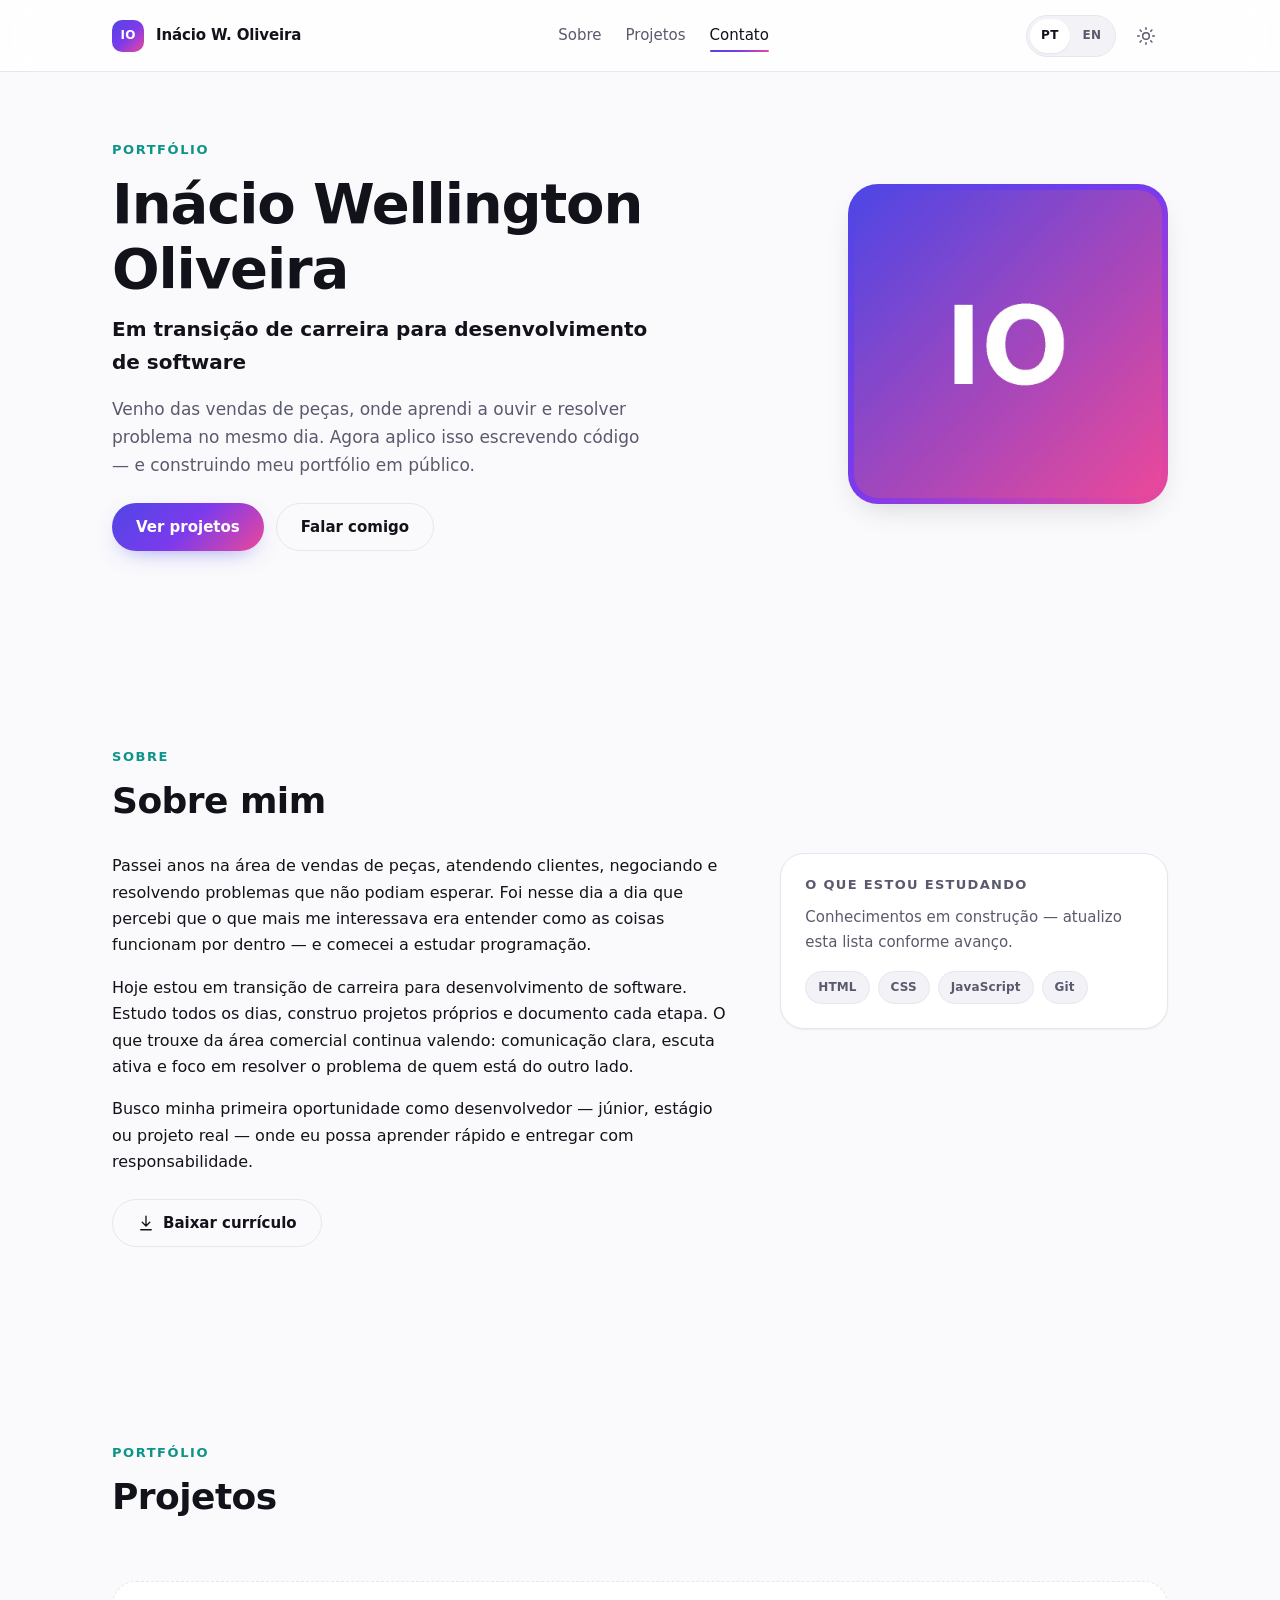
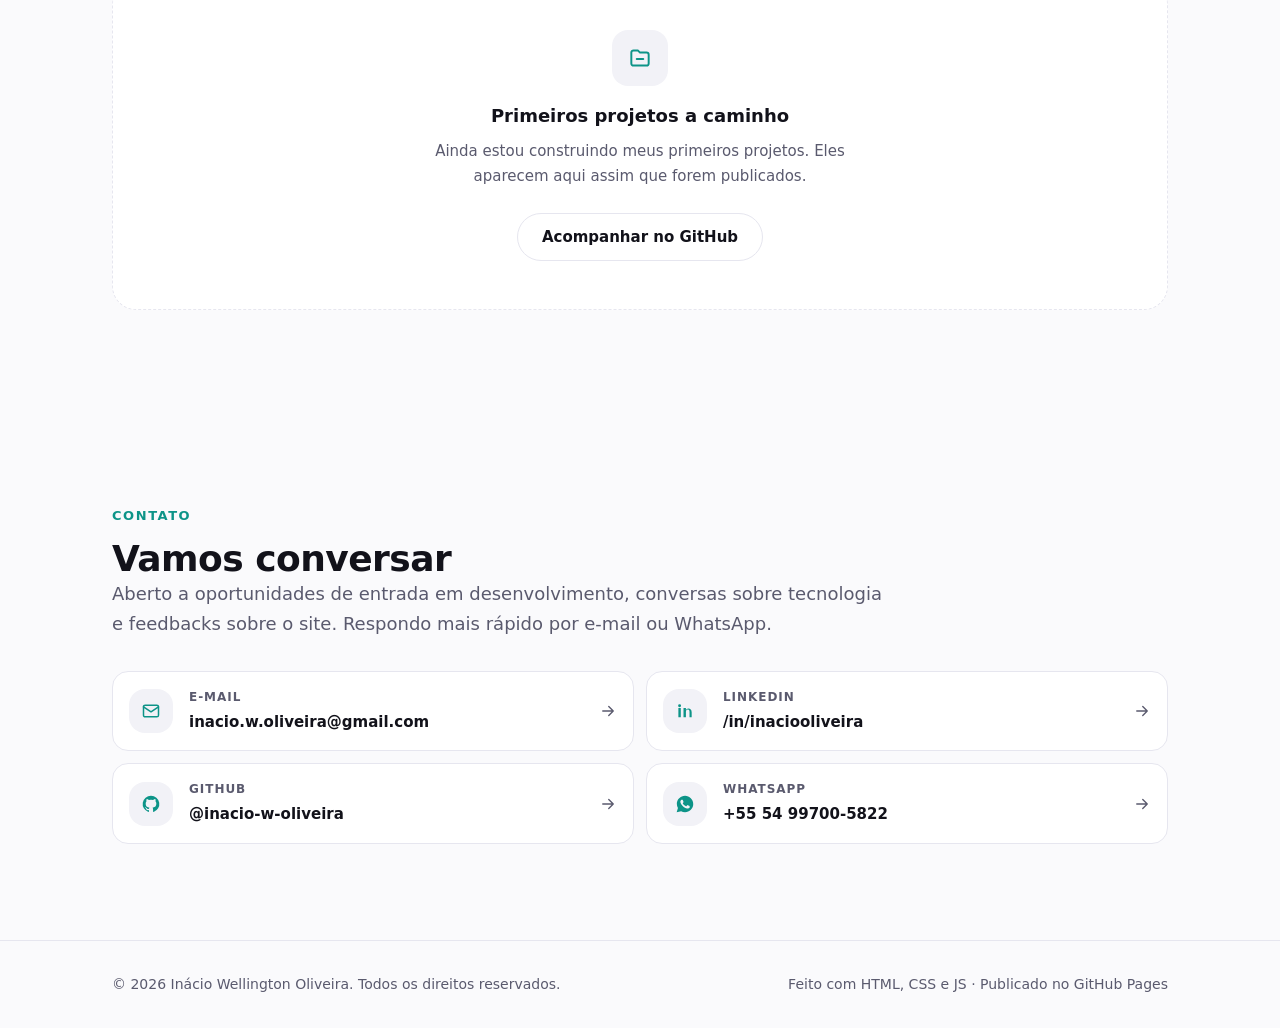
==== index.html @ 9a7c52d2 "feat: publica versao inicial do portfolio" ====
<!doctype html>
<html lang="pt-BR" data-theme="light">
<head>
  <meta charset="utf-8">
  <meta name="viewport" content="width=device-width, initial-scale=1">

  <title>Inácio Wellington Oliveira — Portfólio</title>
  <meta name="description" content="Portfólio de Inácio Wellington Oliveira, em transição de carreira das vendas de peças para o desenvolvimento de software. Projetos, trajetória e contato.">
  <meta name="author" content="Inácio Wellington Oliveira">
  <link rel="canonical" href="https://inacio-w-oliveira.github.io/pagina-pessoal/">

  <meta property="og:type" content="website">
  <meta property="og:locale" content="pt_BR">
  <meta property="og:site_name" content="Inácio Wellington Oliveira">
  <meta property="og:title" content="Inácio Wellington Oliveira — Portfólio">
  <meta property="og:description" content="Em transição das vendas de peças para o desenvolvimento de software. Projetos, trajetória e contato.">
  <meta property="og:url" content="https://inacio-w-oliveira.github.io/pagina-pessoal/">
  <meta property="og:image" content="https://inacio-w-oliveira.github.io/pagina-pessoal/assets/img/og-image.png">
  <meta property="og:image:width" content="1200">
  <meta property="og:image:height" content="630">
  <meta property="og:image:alt" content="Inácio Wellington Oliveira — em transição para desenvolvimento de software">

  <meta name="twitter:card" content="summary_large_image">
  <meta name="twitter:title" content="Inácio Wellington Oliveira — Portfólio">
  <meta name="twitter:description" content="Em transição das vendas de peças para o desenvolvimento de software. Projetos, trajetória e contato.">
  <meta name="twitter:image" content="https://inacio-w-oliveira.github.io/pagina-pessoal/assets/img/og-image.png">

  <link rel="icon" href="./assets/img/favicon.svg" type="image/svg+xml">
  <link rel="apple-touch-icon" href="./assets/img/favicon.svg">

  <script type="application/ld+json">
  {
    "@context": "https://schema.org",
    "@type": "Person",
    "name": "Inácio Wellington Oliveira",
    "url": "https://inacio-w-oliveira.github.io/pagina-pessoal/",
    "image": "https://inacio-w-oliveira.github.io/pagina-pessoal/assets/img/foto.jpg",
    "jobTitle": "Desenvolvedor de software (em transição de carreira)",
    "description": "Profissional em transição das vendas de peças para o desenvolvimento de software.",
    "sameAs": [
      "https://www.linkedin.com/in/inaciooliveira",
      "https://github.com/inacio-w-oliveira"
    ]
  }
  </script>

  <script>
    (function () {
      try {
        var t = localStorage.getItem('iwo.theme');
        if (!t) t = matchMedia('(prefers-color-scheme: dark)').matches ? 'dark' : 'light';
        document.documentElement.dataset.theme = t;
        document.documentElement.style.colorScheme = t;
      } catch (e) {}
    })();
  </script>

  <link rel="stylesheet" href="./assets/css/styles.css">
</head>
<body>
  <a class="skip-link" href="#main" data-i18n="a11y.skip">Ir para o conteúdo</a>

  <header class="site-header">
    <div class="container site-header__inner">
      <a class="brand" href="#top" aria-label="IO — Inácio W. Oliveira, página inicial" data-i18n-attr="aria-label:brand.label">
        <span class="brand__mark" aria-hidden="true">IO</span>
        <span>Inácio W. Oliveira</span>
      </a>

      <nav class="site-nav" id="site-nav" aria-label="Principal">
        <ul class="site-nav__list">
          <li><a class="site-nav__link" href="#sobre" data-i18n="nav.about">Sobre</a></li>
          <li><a class="site-nav__link" href="#projetos" data-i18n="nav.projects">Projetos</a></li>
          <li><a class="site-nav__link" href="#contato" data-i18n="nav.contact">Contato</a></li>
        </ul>
      </nav>

      <div class="header-actions">
        <div class="lang-switch" role="group" data-i18n-attr="aria-label:lang.label" aria-label="Idioma">
          <button class="lang-switch__btn" type="button" data-lang="pt" aria-pressed="true" aria-label="Português (PT)">PT</button>
          <button class="lang-switch__btn" type="button" data-lang="en" aria-pressed="false" aria-label="Inglês (EN)">EN</button>
        </div>

        <button class="icon-btn theme-toggle" type="button" aria-pressed="false" data-i18n-attr="aria-label:theme.toDark" aria-label="Ativar tema escuro">
          <svg class="icon-sun" viewBox="0 0 24 24" fill="none" stroke="currentColor" stroke-width="1.8" stroke-linecap="round" aria-hidden="true">
            <circle cx="12" cy="12" r="4"></circle>
            <path d="M12 2v2M12 20v2M4.9 4.9l1.4 1.4M17.7 17.7l1.4 1.4M2 12h2M20 12h2M4.9 19.1l1.4-1.4M17.7 6.3l1.4-1.4"></path>
          </svg>
          <svg class="icon-moon" viewBox="0 0 24 24" fill="none" stroke="currentColor" stroke-width="1.8" stroke-linecap="round" stroke-linejoin="round" aria-hidden="true">
            <path d="M21 12.8A9 9 0 1 1 11.2 3a7 7 0 0 0 9.8 9.8Z"></path>
          </svg>
        </button>

        <button class="icon-btn menu-toggle" type="button" aria-expanded="false" aria-controls="site-nav" data-i18n-attr="aria-label:nav.menu" aria-label="Abrir menu">
          <svg class="icon-menu" viewBox="0 0 24 24" fill="none" stroke="currentColor" stroke-width="1.8" stroke-linecap="round" aria-hidden="true">
            <path d="M4 7h16M4 12h16M4 17h16"></path>
          </svg>
          <svg class="icon-close" viewBox="0 0 24 24" fill="none" stroke="currentColor" stroke-width="1.8" stroke-linecap="round" aria-hidden="true">
            <path d="M6 6l12 12M18 6L6 18"></path>
          </svg>
        </button>
      </div>
    </div>
  </header>

  <main id="main">
    <!-- Hero -->
    <section id="top" class="hero" aria-labelledby="hero-title">
      <div class="container hero__inner">
        <div class="hero__content">
          <p class="eyebrow" data-i18n="hero.eyebrow">Portfólio</p>
          <h1 id="hero-title" class="hero__title" data-i18n="hero.title">Inácio Wellington Oliveira</h1>
          <p class="hero__subtitle" data-i18n="hero.subtitle">Em transição de carreira para desenvolvimento de software</p>
          <p class="hero__support" data-i18n="hero.support">Venho das vendas de peças, onde aprendi a ouvir e resolver problema no mesmo dia. Agora aplico isso escrevendo código — e construindo meu portfólio em público.</p>
          <div class="hero__actions">
            <a class="btn btn--primary" href="#projetos" data-i18n="hero.ctaPrimary">Ver projetos</a>
            <a class="btn btn--secondary" href="#contato" data-i18n="hero.ctaSecondary">Falar comigo</a>
          </div>
        </div>

        <div class="hero__media">
          <div class="hero__photo-frame">
            <img class="hero__photo" src="./assets/img/foto.jpg" width="800" height="800" alt="Retrato de Inácio Wellington Oliveira" data-i18n-attr="alt:hero.photoAlt" fetchpriority="high">
          </div>
        </div>
      </div>
    </section>

    <!-- Sobre -->
    <section id="sobre" class="section" aria-labelledby="about-title">
      <div class="container">
        <p class="eyebrow" data-i18n="about.eyebrow">Sobre</p>
        <h2 id="about-title" data-i18n="about.title">Sobre mim</h2>

        <div class="about__grid">
          <div class="about__text">
            <p data-i18n="about.p1">Passei anos na área de vendas de peças, atendendo clientes, negociando e resolvendo problemas que não podiam esperar. Foi nesse dia a dia que percebi que o que mais me interessava era entender como as coisas funcionam por dentro — e comecei a estudar programação.</p>
            <p data-i18n="about.p2">Hoje estou em transição de carreira para desenvolvimento de software. Estudo todos os dias, construo projetos próprios e documento cada etapa. O que trouxe da área comercial continua valendo: comunicação clara, escuta ativa e foco em resolver o problema de quem está do outro lado.</p>
            <p data-i18n="about.p3">Busco minha primeira oportunidade como desenvolvedor — júnior, estágio ou projeto real — onde eu possa aprender rápido e entregar com responsabilidade.</p>

            <div class="about__actions">
              <a class="btn btn--secondary" href="./assets/cv.pdf" download>
                <svg viewBox="0 0 24 24" fill="none" stroke="currentColor" stroke-width="1.8" stroke-linecap="round" stroke-linejoin="round" aria-hidden="true">
                  <path d="M12 3v12M7 11l5 5 5-5M5 21h14"></path>
                </svg>
                <span data-i18n="about.ctaCv">Baixar currículo</span>
              </a>
            </div>
          </div>

          <aside class="learning">
            <h3 class="learning__title" data-i18n="about.learningTitle">O que estou estudando</h3>
            <p class="learning__note" data-i18n="about.learningNote">Conhecimentos em construção — atualizo esta lista conforme avanço.</p>
            <!-- TODO: substituir pelas tecnologias reais informadas pelo dono (SPEC §19, H-03) -->
            <ul class="tags" aria-label="Tecnologias em estudo">
              <li class="tag">HTML</li>
              <li class="tag">CSS</li>
              <li class="tag">JavaScript</li>
              <li class="tag">Git</li>
            </ul>
          </aside>
        </div>
      </div>
    </section>

    <!-- Projetos -->
    <section id="projetos" class="section" aria-labelledby="projects-title">
      <div class="container">
        <p class="eyebrow" data-i18n="projects.eyebrow">Portfólio</p>
        <h2 id="projects-title" data-i18n="projects.title">Projetos</h2>

        <div class="projects__grid" id="projects-grid" hidden></div>

        <div class="empty-state" id="projects-empty">
          <span class="empty-state__icon" aria-hidden="true">
            <svg viewBox="0 0 24 24" fill="none" stroke="currentColor" stroke-width="1.8" stroke-linecap="round" stroke-linejoin="round">
              <path d="M4 7a2 2 0 0 1 2-2h4l2 2h6a2 2 0 0 1 2 2v8a2 2 0 0 1-2 2H6a2 2 0 0 1-2-2Z"></path>
              <path d="M9 13h6"></path>
            </svg>
          </span>
          <h3 class="empty-state__title" data-i18n="projects.emptyTitle">Primeiros projetos a caminho</h3>
          <p class="empty-state__text" data-i18n="projects.emptyText">Ainda estou construindo meus primeiros projetos. Eles aparecem aqui assim que forem publicados.</p>
          <a class="btn btn--secondary" href="https://github.com/inacio-w-oliveira" target="_blank" rel="noopener noreferrer">
            <span data-i18n="projects.ctaGithub">Acompanhar no GitHub</span>
            <span class="visually-hidden" data-i18n="a11y.newTab">(abre em nova aba)</span>
          </a>
        </div>
      </div>
    </section>

    <!-- Contato -->
    <section id="contato" class="section" aria-labelledby="contact-title">
      <div class="container">
        <p class="eyebrow" data-i18n="contact.eyebrow">Contato</p>
        <h2 id="contact-title" data-i18n="contact.title">Vamos conversar</h2>
        <p class="lead" data-i18n="contact.text">Aberto a oportunidades de entrada em desenvolvimento, conversas sobre tecnologia e feedbacks sobre o site. Respondo mais rápido por e-mail ou WhatsApp.</p>

        <ul class="contact__list">
          <li class="contact__item">
            <a href="mailto:inacio.w.oliveira@gmail.com">
              <span class="contact__icon" aria-hidden="true">
                <svg viewBox="0 0 24 24" fill="none" stroke="currentColor" stroke-width="1.8" stroke-linecap="round" stroke-linejoin="round">
                  <rect x="3" y="5" width="18" height="14" rx="2"></rect>
                  <path d="m3 7 9 6 9-6"></path>
                </svg>
              </span>
              <span class="contact__meta">
                <span class="contact__label" data-i18n="contact.email">E-mail</span>
                <span class="contact__value" data-i18n="contact.emailValue">inacio.w.oliveira@gmail.com</span>
              </span>
              <span class="contact__arrow" aria-hidden="true">
                <svg viewBox="0 0 24 24" fill="none" stroke="currentColor" stroke-width="1.8" stroke-linecap="round" stroke-linejoin="round">
                  <path d="M5 12h14M13 6l6 6-6 6"></path>
                </svg>
              </span>
            </a>
          </li>

          <li class="contact__item">
            <a href="https://www.linkedin.com/in/inaciooliveira" target="_blank" rel="noopener noreferrer">
              <span class="contact__icon" aria-hidden="true">
                <svg viewBox="0 0 24 24" fill="currentColor">
                  <path d="M6.94 8.5H4.06V19.5h2.88V8.5ZM5.5 4a1.75 1.75 0 1 0 0 3.5A1.75 1.75 0 0 0 5.5 4ZM20 13.6c0-3.1-1.66-4.54-3.87-4.54-1.78 0-2.58.98-3.03 1.67V8.5H10.2V19.5h2.9v-6.15c0-1.62.31-3.19 2.32-3.19 1.98 0 2 1.85 2 3.29v6.05H20V13.6Z"></path>
                </svg>
              </span>
              <span class="contact__meta">
                <span class="contact__label" data-i18n="contact.linkedin">LinkedIn</span>
                <span class="contact__value" data-i18n="contact.linkedinValue">/in/inaciooliveira</span>
              </span>
              <span class="visually-hidden" data-i18n="a11y.newTab">(abre em nova aba)</span>
              <span class="contact__arrow" aria-hidden="true">
                <svg viewBox="0 0 24 24" fill="none" stroke="currentColor" stroke-width="1.8" stroke-linecap="round" stroke-linejoin="round">
                  <path d="M5 12h14M13 6l6 6-6 6"></path>
                </svg>
              </span>
            </a>
          </li>

          <li class="contact__item">
            <a href="https://github.com/inacio-w-oliveira" target="_blank" rel="noopener noreferrer">
              <span class="contact__icon" aria-hidden="true">
                <svg viewBox="0 0 24 24" fill="currentColor">
                  <path d="M12 2a10 10 0 0 0-3.16 19.49c.5.09.68-.22.68-.48v-1.7c-2.78.6-3.37-1.34-3.37-1.34-.45-1.16-1.11-1.47-1.11-1.47-.91-.62.07-.6.07-.6 1 .07 1.53 1.03 1.53 1.03.89 1.53 2.34 1.09 2.91.83.09-.65.35-1.09.63-1.34-2.22-.25-4.56-1.11-4.56-4.94 0-1.09.39-1.98 1.03-2.68-.1-.25-.45-1.27.1-2.65 0 0 .84-.27 2.75 1.02a9.6 9.6 0 0 1 5 0c1.91-1.29 2.75-1.02 2.75-1.02.55 1.38.2 2.4.1 2.65.64.7 1.03 1.59 1.03 2.68 0 3.84-2.34 4.68-4.57 4.93.36.31.68.92.68 1.85v2.74c0 .27.18.58.69.48A10 10 0 0 0 12 2Z"></path>
                </svg>
              </span>
              <span class="contact__meta">
                <span class="contact__label" data-i18n="contact.github">GitHub</span>
                <span class="contact__value" data-i18n="contact.githubValue">@inacio-w-oliveira</span>
              </span>
              <span class="visually-hidden" data-i18n="a11y.newTab">(abre em nova aba)</span>
              <span class="contact__arrow" aria-hidden="true">
                <svg viewBox="0 0 24 24" fill="none" stroke="currentColor" stroke-width="1.8" stroke-linecap="round" stroke-linejoin="round">
                  <path d="M5 12h14M13 6l6 6-6 6"></path>
                </svg>
              </span>
            </a>
          </li>

          <li class="contact__item">
            <a href="https://wa.me/5554997005822" target="_blank" rel="noopener noreferrer">
              <span class="contact__icon" aria-hidden="true">
                <svg viewBox="0 0 24 24" fill="currentColor">
                  <path d="M12.04 2C6.6 2 2.2 6.4 2.2 11.84c0 1.74.46 3.44 1.32 4.94L2 22l5.35-1.4a9.83 9.83 0 0 0 4.69 1.2h.01c5.43 0 9.84-4.4 9.84-9.84C21.89 6.4 17.48 2 12.04 2Zm5.76 14.03c-.24.68-1.4 1.3-1.93 1.35-.53.05-1.02.24-3.45-.72-2.9-1.14-4.72-4.13-4.86-4.32-.14-.19-1.14-1.52-1.14-2.9 0-1.38.72-2.06.98-2.34.26-.28.56-.35.75-.35l.54.01c.17 0 .4-.06.63.48.24.57.8 1.96.87 2.1.07.14.12.3.02.49-.09.19-.14.3-.28.47l-.42.49c-.14.14-.28.29-.12.57.16.28.71 1.17 1.52 1.9 1.04.93 1.92 1.22 2.19 1.36.27.14.43.12.59-.07.16-.19.68-.79.86-1.06.19-.28.37-.23.62-.14.25.09 1.6.75 1.87.89.28.14.46.21.53.32.07.12.07.68-.17 1.36Z"></path>
                </svg>
              </span>
              <span class="contact__meta">
                <span class="contact__label" data-i18n="contact.whatsapp">WhatsApp</span>
                <span class="contact__value" data-i18n="contact.whatsappValue">+55 54 99700-5822</span>
              </span>
              <span class="visually-hidden" data-i18n="a11y.newTab">(abre em nova aba)</span>
              <span class="contact__arrow" aria-hidden="true">
                <svg viewBox="0 0 24 24" fill="none" stroke="currentColor" stroke-width="1.8" stroke-linecap="round" stroke-linejoin="round">
                  <path d="M5 12h14M13 6l6 6-6 6"></path>
                </svg>
              </span>
            </a>
          </li>
        </ul>
      </div>
    </section>
  </main>

  <footer class="site-footer">
    <div class="container site-footer__inner">
      <p>© <span data-year>2026</span> <span data-i18n="footer.rights">Inácio Wellington Oliveira. Todos os direitos reservados.</span></p>
      <p data-i18n="footer.built">Feito com HTML, CSS e JS · Publicado no GitHub Pages</p>
    </div>
  </footer>

  <script type="module" src="./assets/js/main.js"></script>
</body>
</html>
---- assets/css/styles.css ----
/* ==========================================================================
   Inácio Wellington Oliveira — Portfólio
   1. Tokens
   2. Reset
   3. Base
   4. Layout
   5. Componentes
   6. Responsivo
   7. Impressão
   ========================================================================== */

/* 1. Tokens ---------------------------------------------------------------- */
:root {
  color-scheme: light;

  --bg: #FAFAFC;
  --surface: #FFFFFF;
  --surface-2: #F2F2F7;
  --text: #12121A;
  --muted: #5A5A6E;
  --border: #E6E6EF;

  --brand-1: #4F46E5;
  --brand-2: #7C3AED;
  --brand-3: #EC4899;
  --accent: #0D9488;
  --gradient: linear-gradient(135deg, var(--brand-1), var(--brand-2) 50%, var(--brand-3));
  --focus: #4F46E5;

  --radius-sm: 8px;
  --radius-md: 16px;
  --radius-lg: 24px;
  --radius-full: 999px;

  --shadow-sm: 0 1px 2px rgb(0 0 0 / .06);
  --shadow-md: 0 12px 32px -12px rgb(0 0 0 / .18);

  --space-1: 4px;
  --space-2: 8px;
  --space-3: 12px;
  --space-4: 16px;
  --space-5: 24px;
  --space-6: 32px;
  --space-7: 48px;
  --space-8: 64px;
  --space-9: 96px;

  --container: 1120px;
  --header-h: 72px;

  --font: ui-sans-serif, system-ui, -apple-system, "Segoe UI", Roboto,
    "Helvetica Neue", Arial, sans-serif;
}

[data-theme="dark"] {
  color-scheme: dark;

  --bg: #0B0B12;
  --surface: #14141F;
  --surface-2: #1C1C2A;
  --text: #F2F2F7;
  --muted: #A0A0B4;
  --border: #262636;

  --brand-1: #6366F1;
  --brand-2: #8B5CF6;
  --brand-3: #F472B6;
  --accent: #2DD4BF;
  --focus: #A5B4FC;

  --shadow-sm: 0 1px 2px rgb(0 0 0 / .4);
  --shadow-md: 0 16px 40px -16px rgb(0 0 0 / .7);
}

/* 2. Reset ----------------------------------------------------------------- */
*,
*::before,
*::after {
  box-sizing: border-box;
}

* {
  margin: 0;
}

html {
  -webkit-text-size-adjust: 100%;
  scroll-behavior: smooth;
}

body {
  min-height: 100vh;
  background: var(--bg);
  color: var(--text);
  font-family: var(--font);
  font-size: 1rem;
  line-height: 1.65;
  -webkit-font-smoothing: antialiased;
  text-rendering: optimizeLegibility;
}

img,
svg {
  display: block;
  max-width: 100%;
}

img {
  height: auto;
}

button,
input,
select,
textarea {
  font: inherit;
  color: inherit;
}

button {
  background: none;
  border: 0;
  cursor: pointer;
}

a {
  color: inherit;
  text-decoration: none;
}

ul,
ol {
  list-style: none;
  padding: 0;
}

:focus-visible {
  outline: 3px solid var(--focus);
  outline-offset: 3px;
  border-radius: 4px;
}

@media (prefers-reduced-motion: reduce) {
  html {
    scroll-behavior: auto;
  }

  *,
  *::before,
  *::after {
    animation-duration: .01ms !important;
    animation-iteration-count: 1 !important;
    transition-duration: .01ms !important;
  }
}

/* 3. Base ------------------------------------------------------------------ */
h1,
h2,
h3 {
  line-height: 1.15;
  text-wrap: balance;
}

h1 {
  font-size: clamp(2.25rem, 6vw, 3.5rem);
  font-weight: 700;
  letter-spacing: -0.02em;
}

h2 {
  font-size: clamp(1.75rem, 4vw, 2.25rem);
  font-weight: 650;
  letter-spacing: -0.015em;
}

h3 {
  font-size: 1.0625rem;
  font-weight: 600;
}

p {
  max-width: 68ch;
}

.lead {
  font-size: 1.125rem;
  color: var(--muted);
}

.eyebrow {
  display: inline-block;
  margin-bottom: var(--space-3);
  font-size: .8125rem;
  font-weight: 600;
  letter-spacing: .12em;
  text-transform: uppercase;
  color: var(--accent);
}

.skip-link {
  position: absolute;
  top: -100px;
  left: var(--space-4);
  z-index: 100;
  padding: var(--space-3) var(--space-5);
  background: var(--text);
  color: var(--bg);
  border-radius: var(--radius-sm);
  font-weight: 600;
  transition: top .15s ease-out;
}

.skip-link:focus {
  top: var(--space-4);
}

.visually-hidden {
  position: absolute;
  width: 1px;
  height: 1px;
  padding: 0;
  margin: -1px;
  overflow: hidden;
  clip: rect(0 0 0 0);
  white-space: nowrap;
  border: 0;
}

::selection {
  background: var(--brand-2);
  color: #FFFFFF;
}

/* 4. Layout ---------------------------------------------------------------- */
.container {
  width: 100%;
  max-width: var(--container);
  margin-inline: auto;
  padding-inline: 20px;
}

.section {
  padding-block: var(--space-8);
}

.section__head {
  margin-bottom: var(--space-6);
}

#top,
#sobre,
#projetos,
#contato {
  scroll-margin-top: calc(var(--header-h) + 16px);
}

.reveal {
  transform: translateY(12px);
  transition: transform .5s ease-out;
}

.reveal.is-visible {
  transform: none;
}

/* 5. Componentes ----------------------------------------------------------- */
/* Header */
.site-header {
  position: fixed;
  inset: 0 0 auto 0;
  z-index: 50;
  height: var(--header-h);
  display: flex;
  align-items: center;
  background: color-mix(in srgb, var(--surface) 82%, transparent);
  backdrop-filter: blur(12px);
  -webkit-backdrop-filter: blur(12px);
  border-bottom: 1px solid var(--border);
  transition: height .2s ease-out;
}

.site-header.is-scrolled {
  height: 60px;
}

.site-header__inner {
  display: flex;
  align-items: center;
  justify-content: space-between;
  gap: var(--space-4);
  width: 100%;
}

.brand {
  display: inline-flex;
  align-items: center;
  gap: var(--space-3);
  font-weight: 650;
  font-size: .9375rem;
  letter-spacing: -0.01em;
  white-space: nowrap;
}

.brand__mark {
  display: grid;
  place-items: center;
  width: 32px;
  height: 32px;
  border-radius: 10px;
  background: var(--gradient);
  color: #FFFFFF;
  font-size: .75rem;
  font-weight: 700;
  letter-spacing: .02em;
}

.site-nav {
  display: none;
}

.site-nav__list {
  display: flex;
  align-items: center;
  gap: var(--space-5);
}

.site-nav__link {
  position: relative;
  padding-block: var(--space-2);
  font-size: .9375rem;
  color: var(--muted);
  transition: color .15s ease-out;
}

.site-nav__link:hover {
  color: var(--text);
}

.site-nav__link::after {
  content: "";
  position: absolute;
  left: 0;
  right: 0;
  bottom: 0;
  height: 2px;
  border-radius: 2px;
  background: var(--gradient);
  transform: scaleX(0);
  transform-origin: left;
  transition: transform .18s ease-out;
}

.site-nav__link:hover::after,
.site-nav__link[aria-current="page"]::after {
  transform: scaleX(1);
}

.site-nav__link[aria-current="page"] {
  color: var(--text);
}

.header-actions {
  display: flex;
  align-items: center;
  gap: var(--space-2);
}

.lang-switch {
  display: flex;
  align-items: center;
  gap: 2px;
  padding: 3px;
  border: 1px solid var(--border);
  border-radius: var(--radius-full);
  background: var(--surface-2);
}

.lang-switch__btn {
  min-width: 40px;
  min-height: 34px;
  padding: 0 var(--space-2);
  border-radius: var(--radius-full);
  font-size: .75rem;
  font-weight: 700;
  letter-spacing: .04em;
  color: var(--muted);
  transition: background .15s ease-out, color .15s ease-out;
}

.lang-switch__btn[aria-pressed="true"] {
  background: var(--surface);
  color: var(--text);
  box-shadow: var(--shadow-sm);
}

.icon-btn {
  display: inline-grid;
  place-items: center;
  width: 44px;
  height: 44px;
  border-radius: var(--radius-full);
  color: var(--muted);
  transition: background .15s ease-out, color .15s ease-out;
}

.icon-btn:hover {
  background: var(--surface-2);
  color: var(--text);
}

.icon-btn svg {
  width: 20px;
  height: 20px;
}

.icon-btn .icon-moon,
[data-theme="dark"] .icon-btn .icon-sun {
  display: none;
}

[data-theme="dark"] .icon-btn .icon-moon {
  display: block;
}

.menu-toggle {
  display: inline-grid;
}

.menu-toggle .icon-close,
.menu-toggle[aria-expanded="true"] .icon-menu {
  display: none;
}

.menu-toggle[aria-expanded="true"] .icon-close {
  display: block;
}

/* Menu mobile */
@media (max-width: 767px) {
  .site-nav {
    position: fixed;
    inset: var(--header-h) 0 auto 0;
    display: block;
    padding: var(--space-5) 20px var(--space-6);
    background: var(--surface);
    border-bottom: 1px solid var(--border);
    box-shadow: var(--shadow-md);
    visibility: hidden;
    opacity: 0;
    transform: translateY(-8px);
    transition: opacity .18s ease-out, transform .18s ease-out, visibility .18s;
  }

  .site-nav.is-open {
    visibility: visible;
    opacity: 1;
    transform: none;
  }

  .site-nav__list {
    flex-direction: column;
    align-items: stretch;
    gap: 0;
  }

  .site-nav__link {
    display: block;
    padding-block: var(--space-4);
    border-bottom: 1px solid var(--border);
    font-size: 1.0625rem;
    color: var(--text);
  }

  .site-nav__link::after {
    display: none;
  }
}

/* Botões */
.btn {
  display: inline-flex;
  align-items: center;
  justify-content: center;
  gap: var(--space-2);
  min-height: 48px;
  padding: var(--space-3) var(--space-5);
  border-radius: var(--radius-full);
  font-size: .9375rem;
  font-weight: 600;
  line-height: 1.2;
  transition: transform .18s ease-out, box-shadow .18s ease-out,
    background-color .18s ease-out, border-color .18s ease-out;
}

.btn--primary {
  background: var(--gradient);
  color: #FFFFFF;
  box-shadow: 0 8px 24px -12px rgb(79 70 229 / .7);
}

.btn--primary:hover {
  transform: translateY(-1px);
  box-shadow: var(--shadow-md);
}

.btn--secondary {
  border: 1px solid var(--border);
  background: transparent;
  color: var(--text);
}

.btn--secondary:hover {
  background: var(--surface-2);
  transform: translateY(-1px);
}

.btn svg {
  width: 18px;
  height: 18px;
}

/* Hero */
.hero {
  padding-top: calc(var(--header-h) + var(--space-7));
  padding-bottom: var(--space-8);
  overflow: hidden;
}

.hero__inner {
  display: grid;
  gap: var(--space-6);
}

.hero__media {
  order: -1;
  justify-self: center;
  width: 200px;
}

.hero__photo-frame {
  padding: 6px;
  border-radius: calc(var(--radius-lg) + 6px);
  background: var(--gradient);
  box-shadow: var(--shadow-md);
}

.hero__photo {
  width: 100%;
  aspect-ratio: 1;
  object-fit: cover;
  border-radius: var(--radius-lg);
  background: var(--surface-2);
}

.hero__title {
  margin-bottom: var(--space-3);
}

.hero__subtitle {
  margin-bottom: var(--space-4);
  font-size: clamp(1.0625rem, 2.2vw, 1.25rem);
  font-weight: 600;
  color: var(--text);
}

.hero__support {
  margin-bottom: var(--space-5);
  color: var(--muted);
  font-size: 1.0625rem;
}

.hero__actions {
  display: flex;
  flex-wrap: wrap;
  gap: var(--space-3);
}

/* Sobre */
.about__grid {
  display: grid;
  gap: var(--space-6);
  margin-top: var(--space-6);
}

.about__text p + p {
  margin-top: var(--space-4);
}

.about__actions {
  margin-top: var(--space-5);
}

.learning {
  padding: var(--space-5);
  background: var(--surface);
  border: 1px solid var(--border);
  border-radius: var(--radius-lg);
  box-shadow: var(--shadow-sm);
}

.learning__title {
  margin-bottom: var(--space-3);
  font-size: .8125rem;
  font-weight: 600;
  letter-spacing: .1em;
  text-transform: uppercase;
  color: var(--muted);
}

.learning__note {
  margin-bottom: var(--space-4);
  font-size: .9375rem;
  color: var(--muted);
}

.tags {
  display: flex;
  flex-wrap: wrap;
  gap: var(--space-2);
}

.tag {
  padding: 6px var(--space-3);
  border-radius: var(--radius-full);
  background: var(--surface-2);
  border: 1px solid var(--border);
  color: var(--muted);
  font-size: .75rem;
  font-weight: 600;
  letter-spacing: .01em;
}

/* Projetos */
.projects__grid {
  display: grid;
  gap: var(--space-5);
  margin-top: var(--space-6);
}

.card--project {
  display: flex;
  flex-direction: column;
  overflow: hidden;
  background: var(--surface);
  border: 1px solid var(--border);
  border-radius: var(--radius-lg);
  box-shadow: var(--shadow-sm);
  transition: transform .2s ease-out, box-shadow .2s ease-out;
}

.card--project:hover {
  transform: translateY(-2px);
  box-shadow: var(--shadow-md);
}

.card__media {
  aspect-ratio: 16 / 9;
  width: 100%;
  object-fit: cover;
  background: var(--surface-2);
}

.card__body {
  display: flex;
  flex-direction: column;
  gap: var(--space-3);
  padding: var(--space-5);
}

.card__title {
  font-size: 1.125rem;
}

.card__desc {
  font-size: .9375rem;
  color: var(--muted);
}

.card__links {
  display: flex;
  gap: var(--space-4);
  margin-top: auto;
  padding-top: var(--space-2);
  font-size: .875rem;
  font-weight: 600;
}

.card__link {
  display: inline-flex;
  align-items: center;
  gap: 6px;
  color: var(--accent);
}

.card__link:hover {
  text-decoration: underline;
  text-underline-offset: 3px;
}

.empty-state {
  display: grid;
  justify-items: center;
  gap: var(--space-3);
  margin-top: var(--space-6);
  padding: var(--space-7) var(--space-5);
  text-align: center;
  background: var(--surface);
  border: 1px dashed var(--border);
  border-radius: var(--radius-lg);
}

.empty-state__icon {
  display: grid;
  place-items: center;
  width: 56px;
  height: 56px;
  margin-bottom: var(--space-2);
  border-radius: var(--radius-md);
  background: var(--surface-2);
  color: var(--accent);
}

.empty-state__icon svg {
  width: 26px;
  height: 26px;
}

.empty-state__title {
  font-size: 1.125rem;
}

.empty-state__text {
  max-width: 46ch;
  color: var(--muted);
  font-size: .9375rem;
}

.empty-state .btn {
  margin-top: var(--space-3);
}

/* Contato */
.contact__list {
  display: grid;
  gap: var(--space-3);
  margin-top: var(--space-6);
}

.contact__item a {
  display: flex;
  align-items: center;
  gap: var(--space-4);
  padding: var(--space-4);
  background: var(--surface);
  border: 1px solid var(--border);
  border-radius: var(--radius-md);
  transition: border-color .18s ease-out, transform .18s ease-out,
    box-shadow .18s ease-out;
}

.contact__item a:hover {
  border-color: var(--accent);
  transform: translateY(-1px);
  box-shadow: var(--shadow-sm);
}

.contact__icon {
  display: grid;
  place-items: center;
  flex: 0 0 auto;
  width: 44px;
  height: 44px;
  border-radius: var(--radius-md);
  background: var(--surface-2);
  color: var(--accent);
}

.contact__icon svg {
  width: 20px;
  height: 20px;
}

.contact__meta {
  display: grid;
  gap: 2px;
  min-width: 0;
}

.contact__label {
  font-size: .75rem;
  font-weight: 600;
  letter-spacing: .08em;
  text-transform: uppercase;
  color: var(--muted);
}

.contact__value {
  font-size: .9375rem;
  font-weight: 600;
  overflow-wrap: anywhere;
}

.contact__arrow {
  margin-left: auto;
  color: var(--muted);
  transition: transform .18s ease-out, color .18s ease-out;
}

.contact__item a:hover .contact__arrow {
  color: var(--accent);
  transform: translateX(3px);
}

.contact__arrow svg {
  width: 18px;
  height: 18px;
}

/* 404 */
.error-page {
  display: grid;
  place-items: center;
  min-height: 100vh;
  text-align: center;
}

.error-page .lead {
  margin: var(--space-4) auto var(--space-6);
}

.error-page__alt {
  margin-top: var(--space-6);
  font-size: .875rem;
  color: var(--muted);
}

.error-page__alt a {
  text-decoration: underline;
}

/* Footer */
.site-footer {
  padding-block: var(--space-6);
  border-top: 1px solid var(--border);
  color: var(--muted);
  font-size: .875rem;
}

.site-footer__inner {
  display: flex;
  flex-direction: column;
  gap: var(--space-2);
}

.site-footer a {
  color: var(--text);
  text-decoration: underline;
  text-underline-offset: 3px;
  text-decoration-color: var(--border);
}

.site-footer a:hover {
  text-decoration-color: var(--accent);
}

/* 6. Responsivo ------------------------------------------------------------ */
@media (min-width: 480px) {
  .container {
    padding-inline: 24px;
  }
}

@media (min-width: 768px) {
  .container {
    padding-inline: 32px;
  }

  .section {
    padding-block: var(--space-9);
  }

  .hero {
    padding-top: calc(var(--header-h) + var(--space-8));
    padding-bottom: var(--space-9);
  }

  .hero__inner {
    grid-template-columns: 55fr 45fr;
    align-items: center;
    gap: var(--space-7);
  }

  .hero__media {
    order: 0;
    width: 100%;
    max-width: 320px;
    justify-self: end;
  }

  .projects__grid {
    grid-template-columns: repeat(2, 1fr);
  }

  .contact__list {
    grid-template-columns: repeat(2, 1fr);
  }

  .site-footer__inner {
    flex-direction: row;
    align-items: center;
    justify-content: space-between;
  }
}

@media (min-width: 1024px) {
  .site-nav {
    display: block;
  }

  .menu-toggle {
    display: none;
  }

  .about__grid {
    grid-template-columns: 1.6fr 1fr;
    align-items: start;
    gap: var(--space-7);
  }

  .projects__grid {
    grid-template-columns: repeat(3, 1fr);
  }
}

@media (min-width: 1280px) {
  .hero__inner {
    gap: var(--space-8);
  }
}

/* 7. Impressão ------------------------------------------------------------- */
@media print {
  @page {
    size: A4;
    margin: 15mm;
  }

  body {
    background: #FFFFFF !important;
    color: #000000 !important;
    font-size: 11pt;
  }

  .site-header,
  .skip-link,
  .menu-toggle,
  .lang-switch,
  .theme-toggle,
  .btn,
  .hero__actions,
  .site-footer {
    display: none !important;
  }

  .hero {
    padding-top: 0;
  }

  .section {
    padding-block: 12mm;
  }

  .card,
  .learning,
  .empty-state,
  .contact__item,
  .section {
    break-inside: avoid;
    box-shadow: none !important;
    border-color: #CCCCCC !important;
  }

  .hero__photo-frame {
    background: none;
    box-shadow: none;
    padding: 0;
  }

  a[href^="http"]::after {
    content: " (" attr(href) ")";
    font-size: 9pt;
    color: #444444;
  }

  .reveal {
    opacity: 1 !important;
    transform: none !important;
  }
}
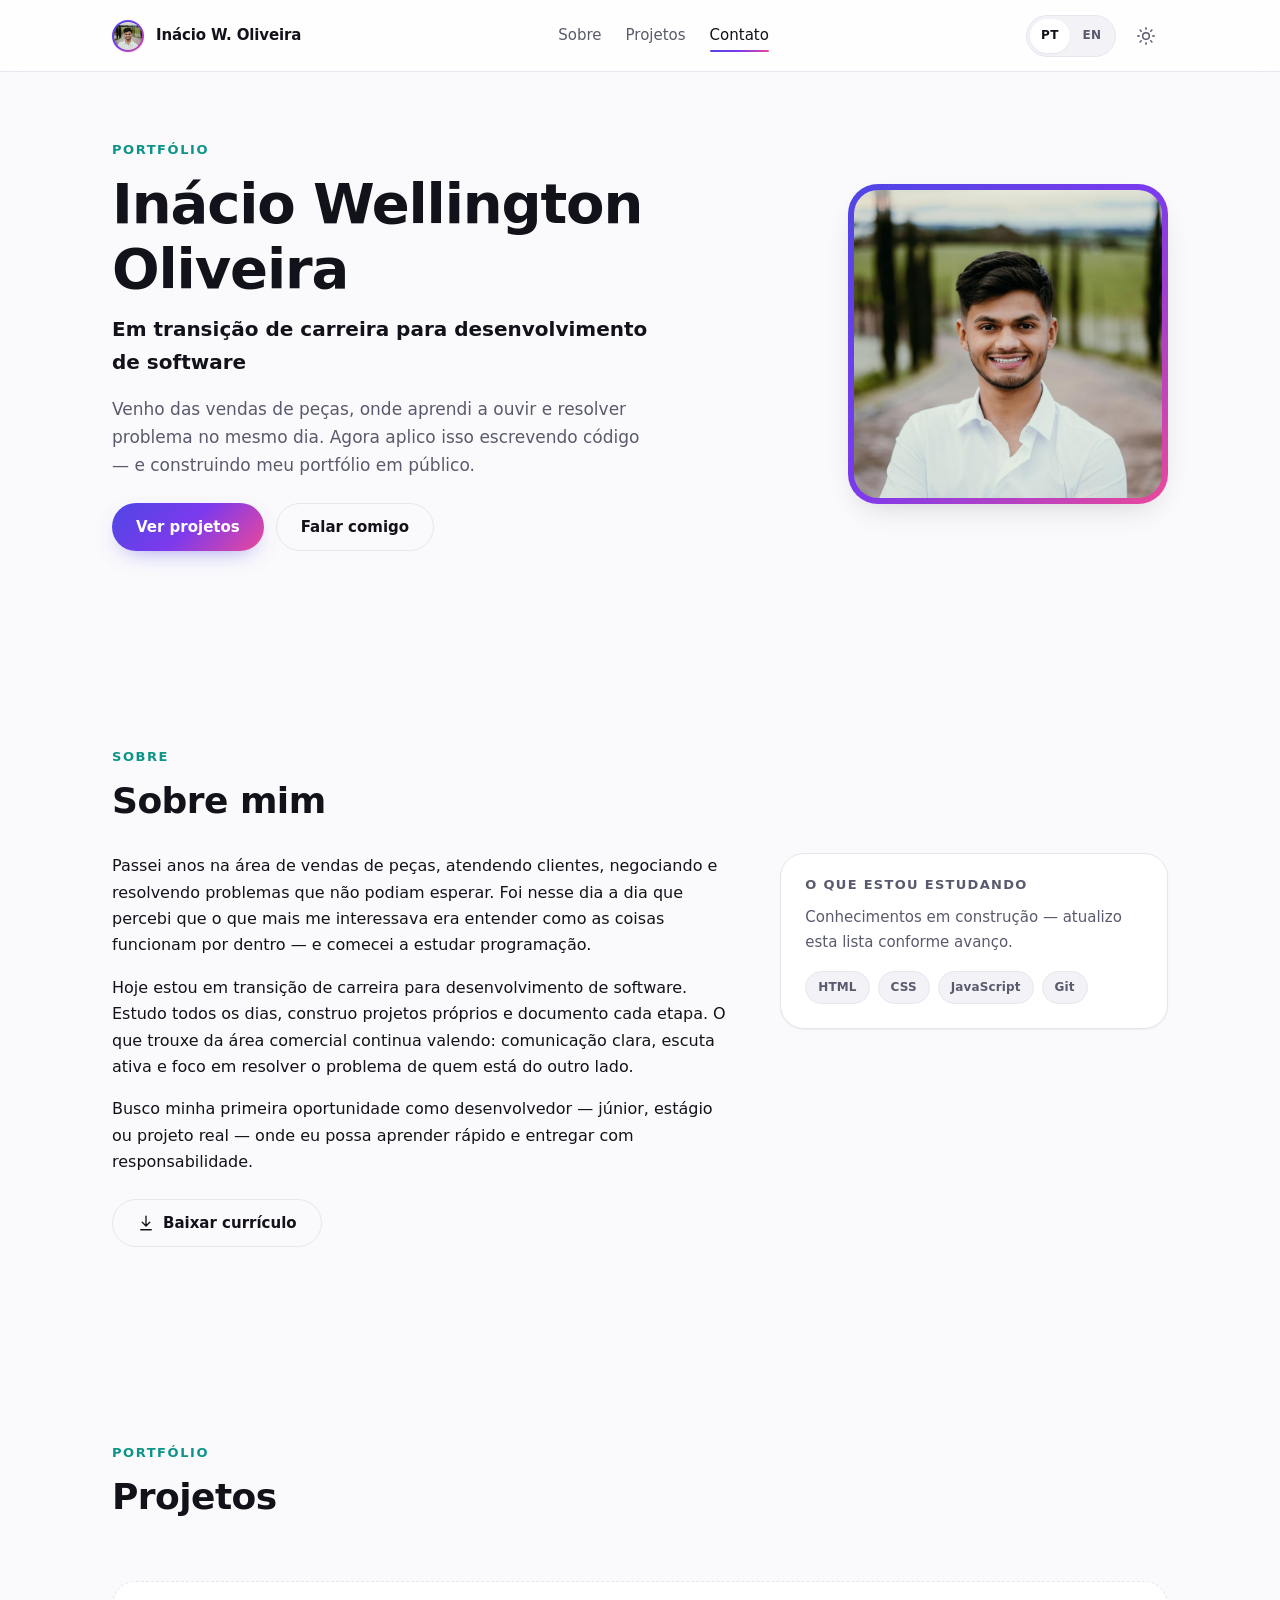
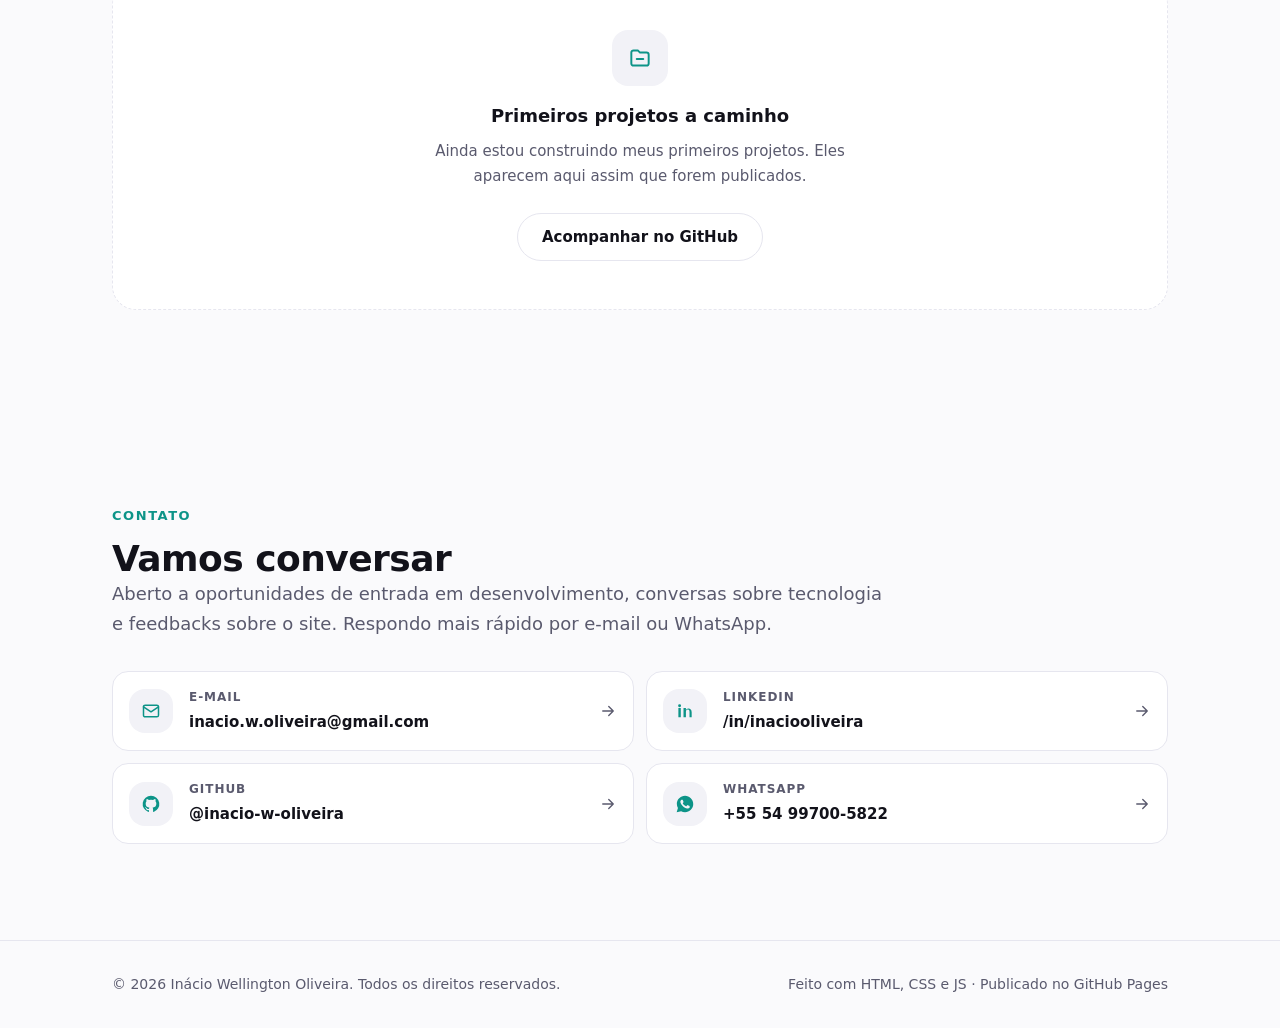
==== commit 1d857302: "feat: atualiza marca do topo, favicon e og-image com a foto real" ====
--- a/index.html
+++ b/index.html
@@ -62,8 +62,10 @@
 
   <header class="site-header">
     <div class="container site-header__inner">
-      <a class="brand" href="#top" aria-label="IO — Inácio W. Oliveira, página inicial" data-i18n-attr="aria-label:brand.label">
-        <span class="brand__mark" aria-hidden="true">IO</span>
+      <a class="brand" href="#top" aria-label="Inácio W. Oliveira, página inicial" data-i18n-attr="aria-label:brand.label">
+        <span class="brand__mark" aria-hidden="true">
+          <img class="brand__avatar" src="./assets/img/foto.jpg" alt="" width="32" height="32">
+        </span>
         <span>Inácio W. Oliveira</span>
       </a>
 
--- a/assets/css/styles.css
+++ b/assets/css/styles.css
@@ -307,12 +307,20 @@
   place-items: center;
   width: 32px;
   height: 32px;
-  border-radius: 10px;
+  border-radius: 50%;
+  padding: 2px;
   background: var(--gradient);
-  color: #FFFFFF;
-  font-size: .75rem;
-  font-weight: 700;
-  letter-spacing: .02em;
+  box-shadow: var(--shadow-sm);
+  overflow: hidden;
+  flex-shrink: 0;
+}
+
+.brand__avatar {
+  width: 100%;
+  height: 100%;
+  border-radius: 50%;
+  object-fit: cover;
+  display: block;
 }
 
 .site-nav {
